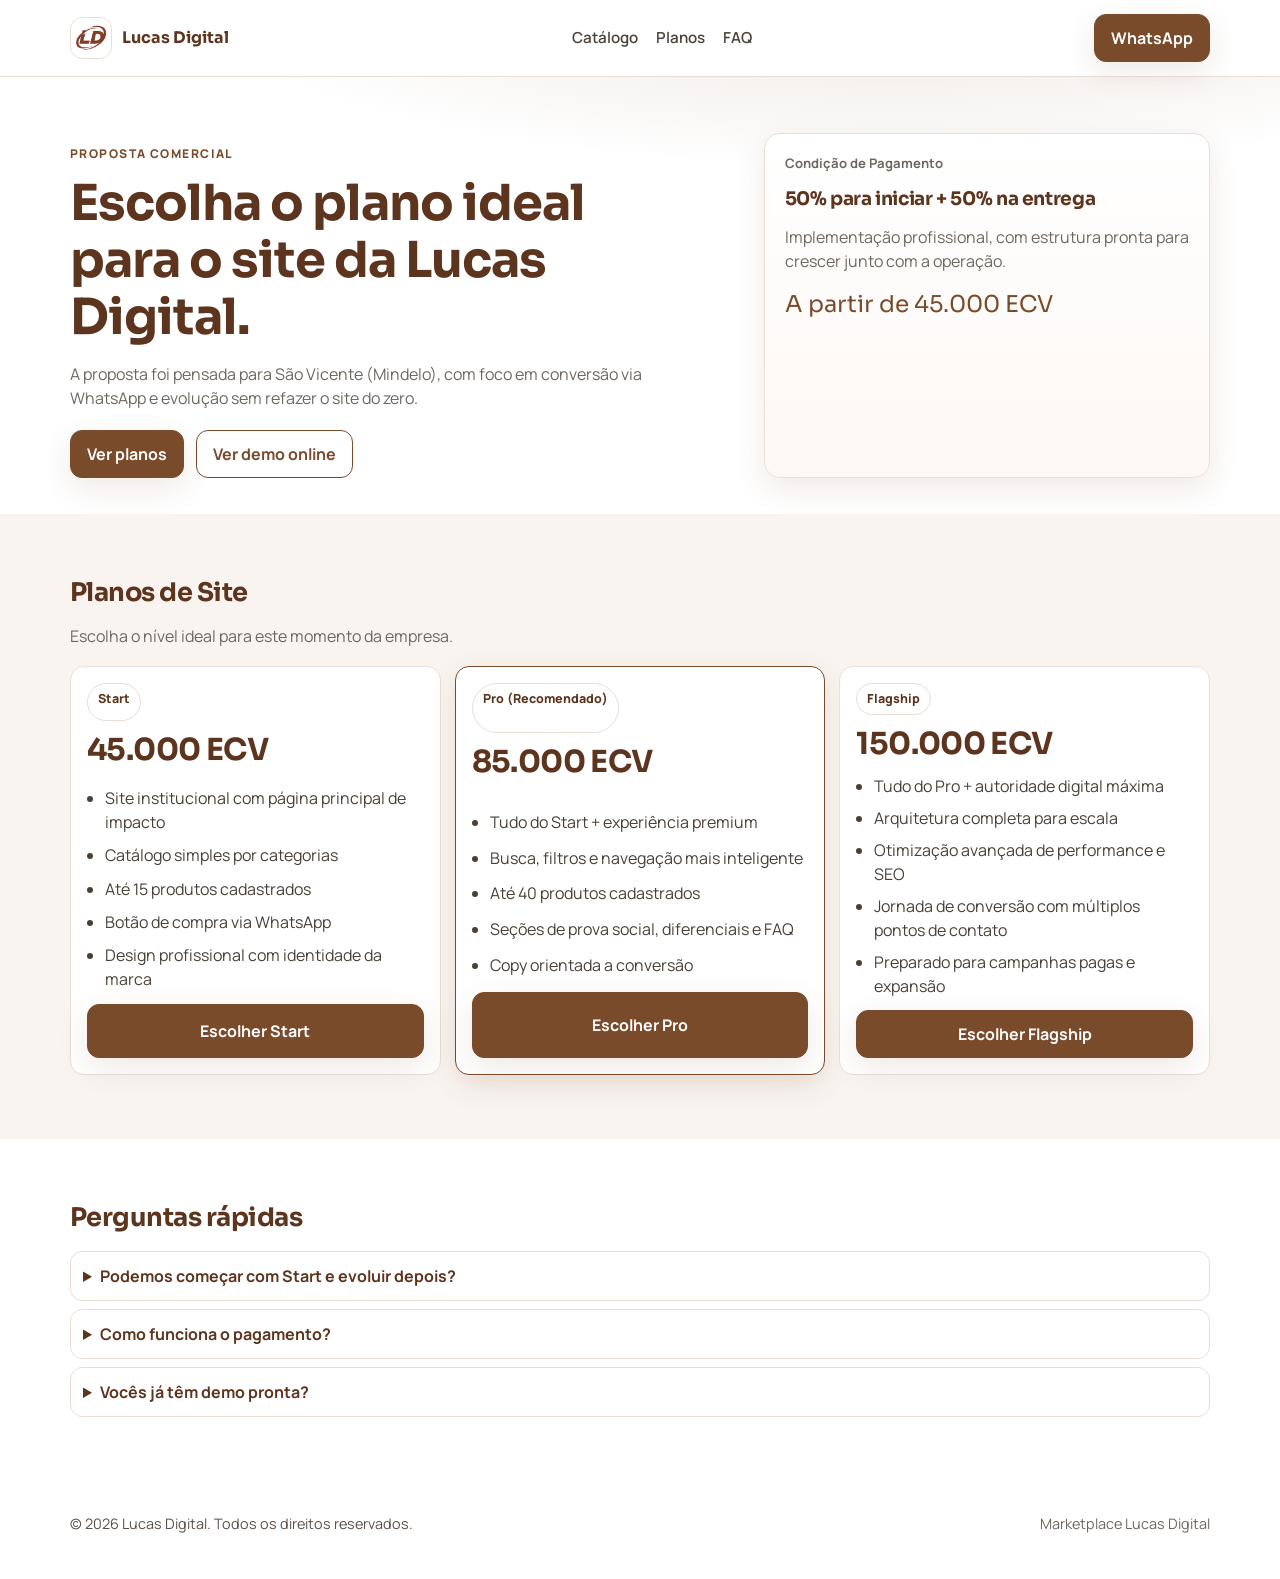
==== planos.html @ 7c5d0278 "feat: add sales plans page with start pro flagship" ====
﻿<!doctype html>
<html lang="pt-BR">
<head>
  <meta charset="utf-8" />
  <meta name="viewport" content="width=device-width, initial-scale=1" />
  <title>Lucas Digital | Planos de Site</title>
  <meta name="description" content="Escolha o plano ideal de site para a Lucas Digital: Start, Pro ou Flagship." />
  <link rel="preconnect" href="https://fonts.googleapis.com">
  <link rel="preconnect" href="https://fonts.gstatic.com" crossorigin>
  <link href="https://fonts.googleapis.com/css2?family=Sora:wght@400;500;600;700;800&family=Manrope:wght@400;500;700&display=swap" rel="stylesheet">
  <link rel="stylesheet" href="./styles.css" />
</head>
<body>
  <header class="topbar">
    <div class="container nav">
      <a href="./index.html" class="brand" aria-label="Lucas Digital Home">
        <img class="brand-logo" src="./assets/brand/logo-lucas-digital.webp" alt="Logo Lucas Digital" loading="eager" decoding="async" />
        <span class="brand-name">Lucas Digital</span>
      </a>
      <nav class="menu" aria-label="Navegação principal">
        <a href="./index.html#produtos">Catálogo</a>
        <a href="#planos">Planos</a>
        <a href="#faq-planos">FAQ</a>
      </nav>
      <a class="btn btn-solid" href="https://wa.me/2385888880?text=Ol%C3%A1%20Lucas%20Digital!%20Quero%20falar%20sobre%20o%20site." target="_blank" rel="noopener">WhatsApp</a>
    </div>
  </header>

  <main>
    <section class="hero">
      <div class="container hero-grid">
        <div>
          <p class="eyebrow">PROPOSTA COMERCIAL</p>
          <h1>Escolha o plano ideal para o site da Lucas Digital.</h1>
          <p class="lead">A proposta foi pensada para São Vicente (Mindelo), com foco em conversão via WhatsApp e evolução sem refazer o site do zero.</p>
          <div class="hero-actions">
            <a href="#planos" class="btn btn-solid">Ver planos</a>
            <a href="./index.html" class="btn btn-ghost">Ver demo online</a>
          </div>
        </div>
        <aside class="hero-card" aria-label="Condição comercial">
          <p class="card-label">Condição de Pagamento</p>
          <h3>50% para iniciar + 50% na entrega</h3>
          <p>Implementação profissional, com estrutura pronta para crescer junto com a operação.</p>
          <div class="hero-price">A partir de 45.000 ECV</div>
        </aside>
      </div>
    </section>

    <section id="planos" class="section section-soft">
      <div class="container">
        <div class="section-head">
          <h2>Planos de Site</h2>
          <p>Escolha o nível ideal para este momento da empresa.</p>
        </div>

        <div class="pricing-grid">
          <article class="pricing-card">
            <p class="pricing-tag">Start</p>
            <h3>45.000 ECV</h3>
            <ul class="pricing-list">
              <li>Site institucional com página principal de impacto</li>
              <li>Catálogo simples por categorias</li>
              <li>Até 15 produtos cadastrados</li>
              <li>Botão de compra via WhatsApp</li>
              <li>Design profissional com identidade da marca</li>
            </ul>
            <a class="btn btn-solid" target="_blank" rel="noopener" href="https://wa.me/2385888880?text=Ol%C3%A1%20Lucas%20Digital!%20Quero%20fechar%20o%20plano%20Start%20(45.000%20ECV).">Escolher Start</a>
          </article>

          <article class="pricing-card pricing-card-featured">
            <p class="pricing-tag">Pro (Recomendado)</p>
            <h3>85.000 ECV</h3>
            <ul class="pricing-list">
              <li>Tudo do Start + experiência premium</li>
              <li>Busca, filtros e navegação mais inteligente</li>
              <li>Até 40 produtos cadastrados</li>
              <li>Seções de prova social, diferenciais e FAQ</li>
              <li>Copy orientada a conversão</li>
            </ul>
            <a class="btn btn-solid" target="_blank" rel="noopener" href="https://wa.me/2385888880?text=Ol%C3%A1%20Lucas%20Digital!%20Quero%20fechar%20o%20plano%20Pro%20(85.000%20ECV).">Escolher Pro</a>
          </article>

          <article class="pricing-card">
            <p class="pricing-tag">Flagship</p>
            <h3>150.000 ECV</h3>
            <ul class="pricing-list">
              <li>Tudo do Pro + autoridade digital máxima</li>
              <li>Arquitetura completa para escala</li>
              <li>Otimização avançada de performance e SEO</li>
              <li>Jornada de conversão com múltiplos pontos de contato</li>
              <li>Preparado para campanhas pagas e expansão</li>
            </ul>
            <a class="btn btn-solid" target="_blank" rel="noopener" href="https://wa.me/2385888880?text=Ol%C3%A1%20Lucas%20Digital!%20Quero%20fechar%20o%20plano%20Flagship%20(150.000%20ECV).">Escolher Flagship</a>
          </article>
        </div>
      </div>
    </section>

    <section id="faq-planos" class="section">
      <div class="container">
        <div class="section-head">
          <h2>Perguntas rápidas</h2>
        </div>
        <div class="faq">
          <details>
            <summary>Podemos começar com Start e evoluir depois?</summary>
            <p>Sim. O projeto já é estruturado para facilitar upgrades sem refazer o site do zero.</p>
          </details>
          <details>
            <summary>Como funciona o pagamento?</summary>
            <p>50% na aprovação para iniciar e 50% na entrega final.</p>
          </details>
          <details>
            <summary>Vocês já têm demo pronta?</summary>
            <p>Sim. A demo funcional está publicada e pode ser validada no encontro presencial.</p>
          </details>
        </div>
      </div>
    </section>
  </main>

  <footer class="footer">
    <div class="container footer-row">
      <p>© <span id="year"></span> Lucas Digital. Todos os direitos reservados.</p>
      <p class="muted">Marketplace Lucas Digital</p>
    </div>
  </footer>

  <script>
    document.getElementById('year').textContent = new Date().getFullYear();
  </script>
</body>
</html>
---- styles.css ----
﻿:root {
  --bg: #ffffff;
  --bg-soft: #f9f4f0;
  --brand: #7a4b2b;
  --brand-strong: #5d351e;
  --line: #eadfd5;
  --text: #1f1d1b;
  --muted: #6f675f;
  --ok: #2b7a4b;
  --radius: 16px;
  --shadow: 0 10px 30px rgba(122, 75, 43, 0.12);
}

* { box-sizing: border-box; }
html, body { margin: 0; padding: 0; background: var(--bg); color: var(--text); }
body { font-family: Manrope, -apple-system, BlinkMacSystemFont, "Segoe UI", sans-serif; line-height: 1.5; }
h1, h2, h3 { font-family: Sora, Manrope, sans-serif; letter-spacing: -0.02em; line-height: 1.15; margin: 0; }
a { color: inherit; }

.container { width: min(1140px, calc(100% - 2.2rem)); margin: 0 auto; }
.section { padding: 64px 0; }
.section-soft { background: var(--bg-soft); }

.topbar {
  position: sticky;
  top: 0;
  z-index: 40;
  backdrop-filter: blur(8px);
  background: rgba(255, 255, 255, 0.86);
  border-bottom: 1px solid var(--line);
}
.nav { display: flex; align-items: center; justify-content: space-between; gap: 20px; min-height: 76px; }
.brand { display: inline-flex; align-items: center; gap: 10px; text-decoration: none; }
.brand-logo {
  width: 42px;
  height: 42px;
  border-radius: 12px;
  object-fit: cover;
  display: block;
  border: 1px solid var(--line);
  background: #fff;
}
.brand-name { font-family: Sora, sans-serif; font-weight: 700; color: var(--brand-strong); }

.menu { display: flex; gap: 18px; }
.menu a { text-decoration: none; color: #4d433a; font-weight: 600; font-size: 0.95rem; }
.menu a:hover { color: var(--brand); }

.btn {
  display: inline-flex; align-items: center; justify-content: center;
  border-radius: 12px; padding: 11px 16px; font-weight: 700;
  border: 1px solid var(--brand); text-decoration: none; cursor: pointer;
  transition: transform .2s ease, box-shadow .2s ease, background .2s ease;
}
.btn:hover { transform: translateY(-1px); }
.btn-solid { background: var(--brand); color: #fff; box-shadow: var(--shadow); }
.btn-solid:hover { background: var(--brand-strong); }
.btn-ghost { background: #fff; color: var(--brand); }
.btn-lg { padding: 14px 20px; font-size: 1rem; }

.hero {
  padding: 56px 0 36px;
  background: radial-gradient(1200px 300px at 70% -20%, rgba(122,75,43,.15), transparent 60%);
}
.hero-grid { display: grid; grid-template-columns: 1.2fr .8fr; gap: 24px; align-items: stretch; }
.eyebrow { color: var(--brand); font-weight: 800; letter-spacing: .12em; font-size: .75rem; margin-bottom: 12px; }
.hero h1 { font-size: clamp(1.9rem, 4vw, 3.1rem); color: var(--brand-strong); margin-bottom: 12px; max-width: 16ch; }
.lead { color: var(--muted); max-width: 58ch; margin-bottom: 20px; }
.hero-actions { display: flex; gap: 12px; flex-wrap: wrap; }

.mini-stats {
  list-style: none; padding: 0; margin: 22px 0 0;
  display: flex; gap: 24px; flex-wrap: wrap;
}
.mini-stats li { display: grid; }
.mini-stats strong { font-family: Sora, sans-serif; font-size: 1.25rem; color: var(--brand-strong); }
.mini-stats span { color: var(--muted); font-size: .86rem; }

.hero-card {
  background: linear-gradient(180deg, #fff, #fdf8f5);
  border: 1px solid var(--line);
  border-radius: var(--radius);
  padding: 20px;
  box-shadow: var(--shadow);
}
.card-label { margin: 0 0 6px; color: var(--brand); font-weight: 700; font-size: .82rem; }
.hero-card h3 { margin-bottom: 8px; color: var(--brand-strong); }
.hero-card p { color: var(--muted); margin-bottom: 14px; }
.hero-card-media {
  margin: 8px 0 12px;
  border: 1px solid var(--line);
  border-radius: 12px;
  overflow: hidden;
  background: #fff;
}
.hero-card-media img {
  width: 100%;
  max-height: 220px;
  object-fit: cover;
  display: block;
}
.hero-price { font-size: 1.45rem; font-family: Sora, sans-serif; margin-bottom: 12px; color: var(--brand); }

.section-head { margin-bottom: 18px; }
.section-head h2 { color: var(--brand-strong); font-size: clamp(1.4rem, 2vw, 2rem); margin-bottom: 8px; }
.section-head p { color: var(--muted); }

.category-grid { display: grid; grid-template-columns: repeat(3, 1fr); gap: 14px; }
.category-card {
  border: 1px solid var(--line); border-radius: var(--radius);
  background: #fff; padding: 16px; min-height: 120px;
}
.category-card h3 { font-size: 1.05rem; color: var(--brand-strong); margin-bottom: 6px; }
.category-meta { color: var(--muted); font-size: .9rem; }

.toolbar {
  display: grid; grid-template-columns: 1fr auto auto; gap: 12px;
  border: 1px solid var(--line); background: #fff; border-radius: var(--radius); padding: 12px;
}
.search-wrap input, .sort-wrap select {
  width: 100%; border: 1px solid var(--line); border-radius: 12px;
  padding: 11px 12px; font: inherit; background: #fff;
}
.sort-wrap { min-width: 190px; display: grid; gap: 4px; }
.sort-wrap label { font-size: .82rem; color: var(--muted); }
.filters { display: flex; align-items: center; gap: 8px; flex-wrap: wrap; }
.filter-btn {
  padding: 9px 11px; border: 1px solid var(--line); border-radius: 999px;
  background: #fff; color: #4b4036; font-weight: 700; cursor: pointer;
}
.filter-btn.active { background: var(--brand); border-color: var(--brand); color: #fff; }

.result-line { color: var(--muted); margin: 10px 2px 2px; font-size: .92rem; }

.products-grid { display: grid; grid-template-columns: repeat(4, 1fr); gap: 12px; margin-top: 12px; }
.product-card {
  border: 1px solid var(--line); border-radius: 14px; background: #fff;
  padding: 12px; display: grid; gap: 10px;
}
.product-thumb {
  height: 128px; border-radius: 10px; border: 1px solid var(--line);
  background: linear-gradient(140deg, #fff, #f0e4db);
  position: relative; overflow: hidden;
}
.product-image {
  width: 100%;
  height: 100%;
  object-fit: cover;
  display: block;
}
.product-badge {
  position: absolute; top: 8px; left: 8px;
  padding: 5px 8px; border-radius: 999px; background: #fff; border: 1px solid var(--line);
  font-size: .72rem; font-weight: 800; color: var(--brand-strong);
}
.product-name { font-weight: 700; min-height: 42px; }
.product-meta { color: var(--muted); font-size: .85rem; }
.product-price { font-family: Sora, sans-serif; color: var(--brand); font-weight: 700; }
.product-actions { display: grid; grid-template-columns: 1fr 1fr; gap: 8px; }
.btn-light {
  border: 1px solid var(--line); background: #fff; color: #4b4036;
  border-radius: 10px; font-weight: 700; padding: 10px; cursor: pointer;
}
.btn-light:hover { border-color: var(--brand); color: var(--brand); }

.trust-grid {
  display: grid; grid-template-columns: repeat(4, 1fr); gap: 12px;
}
.trust-grid article {
  border: 1px solid var(--line); border-radius: 14px; background: #fff; padding: 14px;
}
.trust-grid h3 { font-size: 1rem; color: var(--brand-strong); margin-bottom: 6px; }
.trust-grid p { margin: 0; color: var(--muted); }

.reviews-grid { display: grid; grid-template-columns: repeat(3, 1fr); gap: 12px; }
.reviews-grid blockquote {
  margin: 0; border: 1px solid var(--line); border-radius: 14px; background: #fff; padding: 14px;
}
.reviews-grid cite { display: block; margin-top: 10px; color: var(--muted); font-style: normal; }

.faq { display: grid; gap: 8px; }
.faq details {
  border: 1px solid var(--line); border-radius: 12px; background: #fff; padding: 12px;
}
.faq summary { cursor: pointer; font-weight: 700; color: var(--brand-strong); }
.faq p { color: var(--muted); margin: 8px 0 2px; }

.cta-band {
  background: linear-gradient(120deg, #fff, #f4e7dc 70%);
  border-top: 1px solid var(--line);
  border-bottom: 1px solid var(--line);
}
.cta-row { display: flex; align-items: center; justify-content: space-between; gap: 16px; }
.cta-row h2 { color: var(--brand-strong); margin-bottom: 6px; }
.cta-row p { margin: 0; color: var(--muted); }

.footer { padding: 18px 0 30px; }
.footer-row { display: flex; justify-content: space-between; gap: 10px; color: #5c5047; font-size: .9rem; }
.muted { color: var(--muted); }

.wa-float {
  position: fixed; right: 18px; bottom: 18px; z-index: 50;
  border: none; border-radius: 999px; padding: 13px 16px;
  background: #1f9f63; color: #fff; font-weight: 800; cursor: pointer;
  box-shadow: 0 10px 24px rgba(0,0,0,.18);
}

.product-modal {
  border: 1px solid var(--line); border-radius: 16px; width: min(560px, calc(100% - 1.2rem));
  padding: 18px; box-shadow: 0 20px 50px rgba(0,0,0,.18);
}
.product-modal::backdrop { background: rgba(20, 14, 10, 0.45); }
.modal-close {
  position: absolute; right: 10px; top: 10px; border: 1px solid var(--line); border-radius: 999px;
  width: 34px; height: 34px; font-size: 1.2rem; cursor: pointer; background: #fff;
}
.modal-grid { display: grid; gap: 10px; }
.modal-image-wrap {
  border: 1px solid var(--line);
  border-radius: 12px;
  overflow: hidden;
  background: #fff;
}
.modal-image {
  width: 100%;
  max-height: 260px;
  object-fit: contain;
  display: block;
  background: #fff;
}
.modal-price { color: var(--brand); font-family: Sora, sans-serif; font-size: 1.35rem; font-weight: 800; }

@media (max-width: 1000px) {
  .hero-grid { grid-template-columns: 1fr; }
  .category-grid { grid-template-columns: 1fr 1fr; }
  .products-grid { grid-template-columns: 1fr 1fr 1fr; }
  .trust-grid { grid-template-columns: 1fr 1fr; }
  .reviews-grid { grid-template-columns: 1fr; }
}

@media (max-width: 760px) {
  .menu { display: none; }
  .toolbar { grid-template-columns: 1fr; }
  .products-grid { grid-template-columns: 1fr 1fr; }
  .category-grid { grid-template-columns: 1fr; }
  .cta-row { flex-direction: column; align-items: flex-start; }
  .footer-row { flex-direction: column; }
}

@media (max-width: 520px) {
  .products-grid { grid-template-columns: 1fr; }
}




.pricing-grid {
  display: grid;
  grid-template-columns: repeat(3, 1fr);
  gap: 14px;
}
.pricing-card {
  border: 1px solid var(--line);
  border-radius: 14px;
  background: #fff;
  padding: 16px;
  display: grid;
  gap: 12px;
}
.pricing-card-featured {
  border-color: var(--brand);
  box-shadow: var(--shadow);
}
.pricing-tag {
  display: inline-block;
  width: fit-content;
  margin: 0;
  padding: 6px 10px;
  border-radius: 999px;
  border: 1px solid var(--line);
  color: var(--brand-strong);
  font-weight: 800;
  font-size: .78rem;
  background: #fff;
}
.pricing-card h3 {
  color: var(--brand-strong);
  font-size: 1.9rem;
}
.pricing-list {
  margin: 0;
  padding-left: 18px;
  color: #4b4036;
  display: grid;
  gap: 8px;
}

@media (max-width: 1000px) {
  .pricing-grid { grid-template-columns: 1fr 1fr; }
}

@media (max-width: 760px) {
  .pricing-grid { grid-template-columns: 1fr; }
}
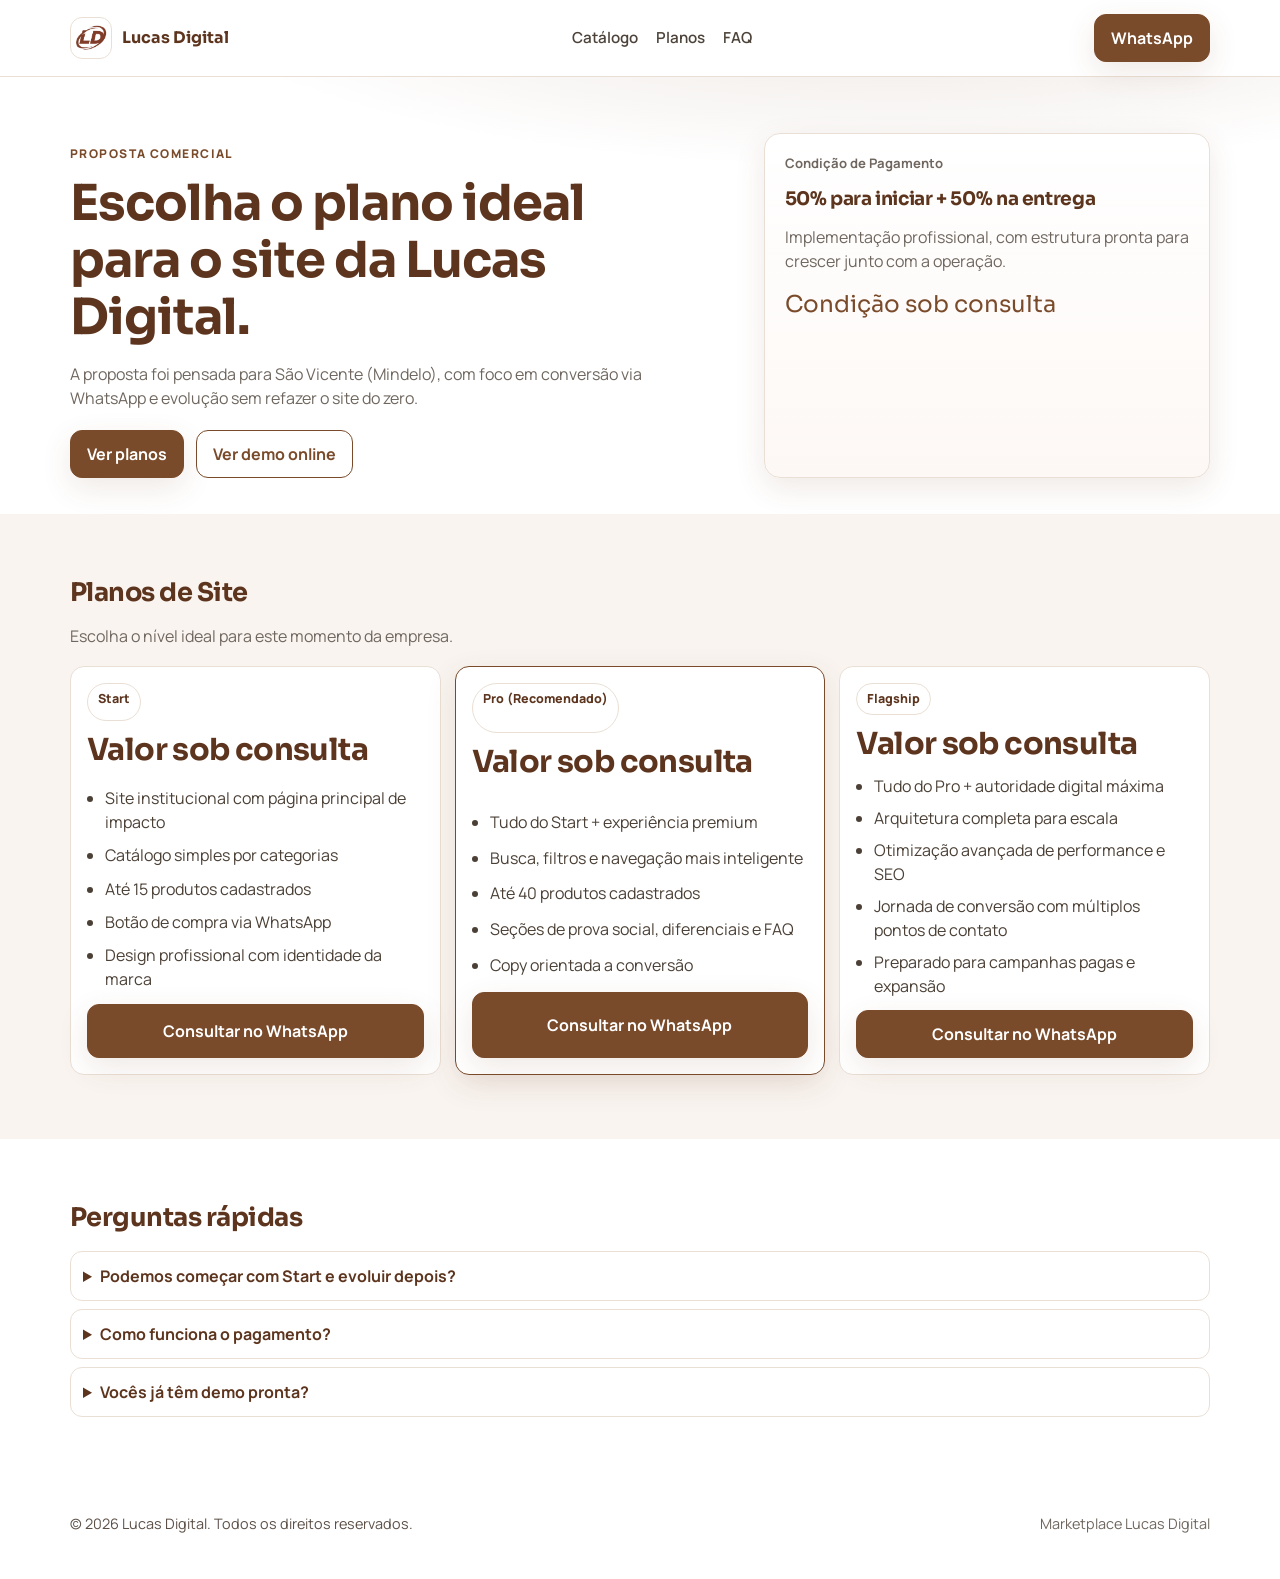
==== commit b99ac278: "feat: route product buy actions to plans and hide plan prices" ====
--- a/planos.html
+++ b/planos.html
@@ -22,7 +22,7 @@
         <a href="#planos">Planos</a>
         <a href="#faq-planos">FAQ</a>
       </nav>
-      <a class="btn btn-solid" href="https://wa.me/2385888880?text=Ol%C3%A1%20Lucas%20Digital!%20Quero%20falar%20sobre%20o%20site." target="_blank" rel="noopener">WhatsApp</a>
+      <a class="btn btn-solid" href="https://wa.me/2389554721?text=Ol%C3%A1%20Fabr%C3%ADcio%20Tanaia!%20Quero%20falar%20sobre%20o%20site." target="_blank" rel="noopener">WhatsApp</a>
     </div>
   </header>
 
@@ -42,7 +42,7 @@
           <p class="card-label">Condição de Pagamento</p>
           <h3>50% para iniciar + 50% na entrega</h3>
           <p>Implementação profissional, com estrutura pronta para crescer junto com a operação.</p>
-          <div class="hero-price">A partir de 45.000 ECV</div>
+          <div class="hero-price">Condição sob consulta</div>
         </aside>
       </div>
     </section>
@@ -57,7 +57,7 @@
         <div class="pricing-grid">
           <article class="pricing-card">
             <p class="pricing-tag">Start</p>
-            <h3>45.000 ECV</h3>
+            <h3>Valor sob consulta</h3>
             <ul class="pricing-list">
               <li>Site institucional com página principal de impacto</li>
               <li>Catálogo simples por categorias</li>
@@ -65,12 +65,12 @@
               <li>Botão de compra via WhatsApp</li>
               <li>Design profissional com identidade da marca</li>
             </ul>
-            <a class="btn btn-solid" target="_blank" rel="noopener" href="https://wa.me/2385888880?text=Ol%C3%A1%20Lucas%20Digital!%20Quero%20fechar%20o%20plano%20Start%20(45.000%20ECV).">Escolher Start</a>
+            <a class="btn btn-solid" target="_blank" rel="noopener" href="https://wa.me/2389554721?text=Ol%C3%A1%20Fabr%C3%ADcio%20Tanaia!%20Vi%20os%20planos%20do%20marketplace%20e%20quero%20consultar%20a%20melhor%20op%C3%A7%C3%A3o%20para%20a%20Lucas%20Digital.">Consultar no WhatsApp</a>
           </article>
 
           <article class="pricing-card pricing-card-featured">
             <p class="pricing-tag">Pro (Recomendado)</p>
-            <h3>85.000 ECV</h3>
+            <h3>Valor sob consulta</h3>
             <ul class="pricing-list">
               <li>Tudo do Start + experiência premium</li>
               <li>Busca, filtros e navegação mais inteligente</li>
@@ -78,12 +78,12 @@
               <li>Seções de prova social, diferenciais e FAQ</li>
               <li>Copy orientada a conversão</li>
             </ul>
-            <a class="btn btn-solid" target="_blank" rel="noopener" href="https://wa.me/2385888880?text=Ol%C3%A1%20Lucas%20Digital!%20Quero%20fechar%20o%20plano%20Pro%20(85.000%20ECV).">Escolher Pro</a>
+            <a class="btn btn-solid" target="_blank" rel="noopener" href="https://wa.me/2389554721?text=Ol%C3%A1%20Fabr%C3%ADcio%20Tanaia!%20Vi%20os%20planos%20do%20marketplace%20e%20quero%20consultar%20a%20melhor%20op%C3%A7%C3%A3o%20para%20a%20Lucas%20Digital.">Consultar no WhatsApp</a>
           </article>
 
           <article class="pricing-card">
             <p class="pricing-tag">Flagship</p>
-            <h3>150.000 ECV</h3>
+            <h3>Valor sob consulta</h3>
             <ul class="pricing-list">
               <li>Tudo do Pro + autoridade digital máxima</li>
               <li>Arquitetura completa para escala</li>
@@ -91,7 +91,7 @@
               <li>Jornada de conversão com múltiplos pontos de contato</li>
               <li>Preparado para campanhas pagas e expansão</li>
             </ul>
-            <a class="btn btn-solid" target="_blank" rel="noopener" href="https://wa.me/2385888880?text=Ol%C3%A1%20Lucas%20Digital!%20Quero%20fechar%20o%20plano%20Flagship%20(150.000%20ECV).">Escolher Flagship</a>
+            <a class="btn btn-solid" target="_blank" rel="noopener" href="https://wa.me/2389554721?text=Ol%C3%A1%20Fabr%C3%ADcio%20Tanaia!%20Vi%20os%20planos%20do%20marketplace%20e%20quero%20consultar%20a%20melhor%20op%C3%A7%C3%A3o%20para%20a%20Lucas%20Digital.">Consultar no WhatsApp</a>
           </article>
         </div>
       </div>
@@ -132,3 +132,5 @@
   </script>
 </body>
 </html>
+
+
